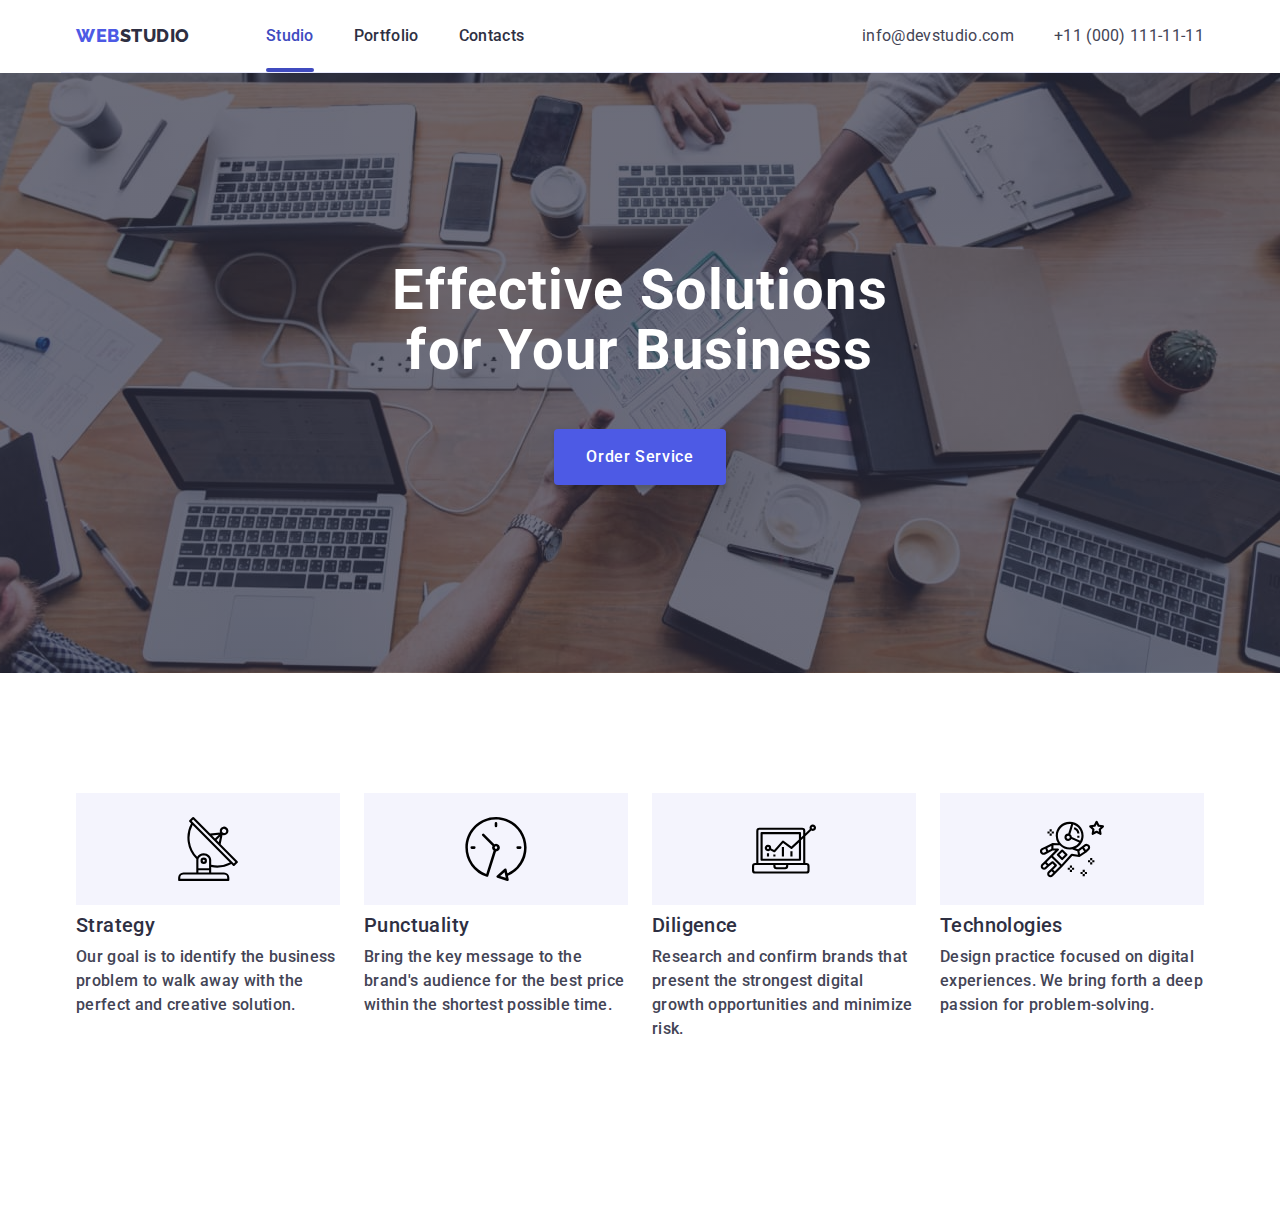
==== index.html @ a88ae505 "update 25-03" ====
<!DOCTYPE html>
<html lang="en">
  <head>
    <meta charset="UTF-8" />
    <meta http-equiv="X-UA-Compatible" content="IE=edge" />
    <meta name="viewport" content="width=device-width, initial-scale=1.0" />
    <link rel="preconnect" href="https://fonts.googleapis.com" />
    <link rel="preconnect" href="https://fonts.gstatic.com" crossorigin />
    <link
      href="https://fonts.googleapis.com/css2?family=Raleway:wght@800&family=Roboto:wght@400;500;700;900&display=swap"
      rel="stylesheet"
    />
    <link
      rel="stylesheet"
      href="https://cdnjs.cloudflare.com/ajax/libs/modern-normalize/1.1.0/modern-normalize.min.css"
    />
    <link rel="stylesheet" href="./css/styles.css" />
    <title>Main page</title>
  </head>
  <body>
    <header class="header">
      <div class="container main-nav">
        <nav class="nav">
          <a class="header-logo" href="./index.html"
            >Web<span class="logo-dark">Studio</span></a
          >
          <ul class="header-nav">
            <li class="nav-item">
              <a class="nav-link current" href="">Studio</a>
            </li>
            <li class="nav-item">
              <a class="nav-link" href="./portfolio.html">Portfolio</a>
            </li>
            <li class="nav-item">
              <a class="nav-link" href="">Contacts</a>
            </li>
          </ul>
        </nav>
        <address class="address">
          <ul class="header-contacts">
            <li class="contact-item">
              <a class="contact-link" href="mailto:info@devstudio.com"
                >info@devstudio.com</a
              >
            </li>
            <li class="contact-item">
              <a class="contact-link" href="tel:+110001111111"
                >+11 (000) 111-11-11</a
              >
            </li>
          </ul>
        </address>
      </div>
      <!--mobile menu-->
      <div class="container header-mobile">
        <div class="header-mob">
          <a class="header-logo" href="./index.html"
            >Web<span class="logo-dark">Studio</span></a
          >
          <button type="button" class="menu-burger js-open-menu">
            <svg class="icon-menu-burger">
              <use href="./images/icons/symbol-defs.svg#icon-menu-burger"></use>
            </svg>
          </button>
        </div>
         
          <div class="mobile-menu js-menu-container">
            <button type="button" class="mobile-close-button">
              <svg class="mobile-close-icon js-close-menu">
                <use href="./images/icons/symbol-defs.svg#modal-close"></use>
              </svg>
            </button>
            <nav class="mobile-nav">
              <ul>
                <li class="mobile-nav-item">
                  <a class="mobile-nav-link" href="">Studio</a>

                </li>
                <li class="mobile-nav-item">
                  <a class="mobile-nav-link" href="./portfolio.html">Portfolio</a>
              
                </li>
                <li class="mobile-nav-item">
                  <a class="mobile-nav-link" href="">Contacts</a>
              
                </li>
              </ul>
            </nav>
            <div class="mobile-adress">
              <ul class="mobile-contacts">
                <li class="mobile-contact-item">
                  <a class="mobile-contact-link" href="tel:+110001111111"
                  >+11 (000) 111-11-11</a
                  >

                </li>
                <li class="mobile-contact-item">
                  <a class="mobile-contact-link" href="mailto:info@devstudio.com"
                   >info@devstudio.com</a
                  >

                </li>
                
              </ul>
            </div>
            <div class="mobile-social-links">
              <ul class="mobile-social">
                <li class="mobile-social-item">
                  <a class="mobile-social-link" href="#">
                    <svg class="social-icon">
                      <use
                          href="./images/icons/symbol-defs.svg#icon-instagram"
                        ></use>
                    </svg>
                  </a>
                </li>
                <li class="mobile-social-item">
                  <a class="mobile-social-link" href="#">
                    <svg class="social-icon">
                      <use
                          href="./images/icons/symbol-defs.svg#icon-twitter"
                        ></use>
                    </svg>
                  </a>
                </li>

                <li class="mobile-social-item">
                  <a class="mobile-social-link" href="#">
                    <svg class="social-icon">
                      <use
                          href="./images/icons/symbol-defs.svg#icon-facebook"
                        ></use>
                    </svg>
                  </a>
                </li>
                <li class="mobile-social-item">
                  <a class="mobile-social-link" href="#">
                    <svg class="social-icon">
                      <use
                          href="./images/icons/symbol-defs.svg#icon-linkedin"
                        ></use>
                      </svg>
                  </a>
                </li>
              </ul>  
            </div>
          </div>
      </div>
 
      <!--mobile menu end-->
    </header>
    <main>
      <section class="hero">
        <div class="container">
          <h1 class="hero-title">
            Effective Solutions<br />
            for Your Business
          </h1>
          <button class="hero-button" type="button" data-modal-open>
            Order Service
          </button>
        </div>
        <div class="backdrop is-hidden" data-modal>
          <div class="modal">
            <button type="button" class="modal-button" data-modal-close>
              <svg class="modal-icon">
                <use
                  href="./images/icons/symbol-defs.svg#modal-close"
                  width="8px"
                  height="8px"
                ></use>
              </svg>
            </button>
            <h2 class="modal-title">
              Leave your contacts and we will call you back
            </h2>
            <form class="modal-form" name="contact-form" autocomplete="on">
              <div class="modal-block">
                <div class="user-form">
                  <label class="user-label" for="user-name">Name</label>
                  <input
                    class="user-input"
                    id="user-name"
                    type="text"
                    name="user-name"
                    autofocus
                  />
                  <svg class="icon-name form-icons">
                    <use
                      href="./images/icons/symbol-defs.svg#icon-person-name"
                    ></use>
                  </svg>
                </div>
                <div class="user-form">
                  <label class="user-label" for="user-phone">Phone</label>
                  <input
                    class="user-input"
                    id="user-phone"
                    type="tel"
                    name="user-phone"
                  />
                  <svg class="icon-phone form-icons">
                    <use href="./images/icons/symbol-defs.svg#icon-phone"></use>
                  </svg>
                </div>
                <div class="user-form">
                  <label class="user-label" for="user-email">Email</label>
                  <input
                    class="user-input"
                    id="user-email"
                    type="email"
                    name="user-email"
                    required
                  />
                  <svg class="icon-email form-icons">
                    <use href="./images/icons/symbol-defs.svg#icon-email"></use>
                  </svg>
                </div>
                <div class="user-form">
                  <label class="user-label" for="user-comment">Comment</label>
                  <textarea
                    class="user-textarea"
                    id="user-comment"
                    name="user-comment"
                    placeholder="Text input"
                  ></textarea>
                </div>
              </div>
              <div class="user-form policy-form">
                <input
                  class="checkbox-input"
                  id="privacy-policy"
                  type="checkbox"
                  name="privacy-policy"
                  value="reading"
                  required
                />
                <label class="checkbox-label" for="privacy-policy">
                  I accept the terms and conditions of the
                  <a href="">Privacy Policy</a>
                </label>
              </div>
              <button class="policy-button" type="submit">Send</button>
            </form>
          </div>
        </div>
      </section>
      
<section class="advantages">
        <div class="container">
          <h2 hidden>Advantages</h2>

          <ul class="advantages-list">
            <li class="advantages-item">
              <div class="advantages-block">
                <svg class="advantages-icons">
                  <use
                    href="./images/icons/symbol-defs.svg#icon-antenna"
                    width="64px"
                    height="64px"
                  ></use>
                </svg>
              </div>
              <h3 class="advantages-title">Strategy</h3>
              <p class="advantages-text">
                Our goal is to identify the business problem to walk away with
                the perfect and creative solution.
              </p>
            </li>
            <li class="advantages-item">
              <div class="advantages-block">
                <svg class="advantages-icons">
                  <use
                    href="./images/icons/symbol-defs.svg#icon-clock"
                    width="64"
                    height="64"
                  ></use>
                </svg>
              </div>
              <h3 class="advantages-title">Punctuality</h3>
              <p class="advantages-text">
                Bring the key message to the brand's audience for the best price
                within the shortest possible time.
              </p>
            </li>
            <li class="advantages-item">
              <div class="advantages-block">
                <svg class="advantages-icons">
                  <use
                    href="./images/icons/symbol-defs.svg#icon-diagram"
                    width="64"
                    height="64"
                  ></use>
                </svg>
              </div>
              <h3 class="advantages-title">Diligence</h3>
              <p class="advantages-text">
                Research and confirm brands that present the strongest digital
                growth opportunities and minimize risk.
              </p>
            </li>
            <li class="advantages-item">
              <div class="advantages-block">
                <svg class="advantages-icons">
                  <use
                    href="./images/icons/symbol-defs.svg#icon-astronaut"
                    width="64"
                    height="64"
                  ></use>
                </svg>
              </div>
              <h3 class="advantages-title">Technologies</h3>
              <p class="advantages-text">
                Design practice focused on digital experiences. We bring forth a
                deep passion for problem-solving.
              </p>
            </li>
          </ul>
        </div>
      </section>
      <!--
      <section class="services">
        <div class="container">
          <h2 class="services-title">What are we doing</h2>
          <ul class="services-list">
            <li class="services-item">
              <img src="./images/comp.jpg" alt="Computer" width="360" />
            </li>
            <li class="services-item">
              <img src="./images/app.jpg" alt="Application" width="360" />
            </li>
            <li class="services-item">
              <img src="./images/tel.jpg" alt="Telephone" width="360" />
            </li>
          </ul>
        </div>
      </section>
      <section class="employees">
        <div class="container">
          <h2 class="employees-title">Our Team</h2>
          <ul class="employees-list">
            <li class="employee-card">
              <img
                class="employee-avatar"
                src="./images/mark.jpg"
                alt="Mark"
                width="264"
              />
              <div class="employee-text">
                <h3 class="employee-name">Mark Guerrero</h3>
                <p class="employee-position">Product Designer</p>
                <ul class="employee-list">
                  <li class="social-item">
                    <a class="social-link" href="#">
                      <svg class="social-icon">
                        <use
                          href="./images/icons/symbol-defs.svg#icon-instagram"
                        ></use>
                      </svg>
                    </a>
                  </li>
                  <li class="social-item">
                    <a class="social-link" href="#">
                      <svg class="social-icon">
                        <use
                          href="./images/icons/symbol-defs.svg#icon-twitter"
                        ></use>
                      </svg>
                    </a>
                  </li>
                  <li class="social-item">
                    <a class="social-link" href="#">
                      <svg class="social-icon">
                        <use
                          href="./images/icons/symbol-defs.svg#icon-facebook"
                        ></use>
                      </svg>
                    </a>
                  </li>

                  <li class="social-item">
                    <a class="social-link" href="#">
                      <svg class="social-icon">
                        <use
                          href="./images/icons/symbol-defs.svg#icon-linkedin"
                        ></use>
                      </svg>
                    </a>
                  </li>
                </ul>
              </div>
            </li>
            <li class="employee-card">
              <img
                class="employee-avatar"
                src="./images/tom.jpg"
                alt="Tom"
                width="264"
              />
              <div class="employee-text">
                <h3 class="employee-name">Tom Ford</h3>
                <p class="employee-position">Frontend Developer</p>
                <ul class="employee-list">
                  <li class="social-item">
                    <a class="social-link" href="#">
                      <svg class="social-icon">
                        <use
                          href="./images/icons/symbol-defs.svg#icon-instagram"
                        ></use>
                      </svg>
                    </a>
                  </li>
                  <li class="social-item">
                    <a class="social-link" href="#">
                      <svg class="social-icon">
                        <use
                          href="./images/icons/symbol-defs.svg#icon-twitter"
                        ></use>
                      </svg>
                    </a>
                  </li>

                  <li class="social-item">
                    <a class="social-link" href="#">
                      <svg class="social-icon">
                        <use
                          href="./images/icons/symbol-defs.svg#icon-facebook"
                        ></use>
                      </svg>
                    </a>
                  </li>

                  <li class="social-item">
                    <a class="social-link" href="#">
                      <svg class="social-icon">
                        <use
                          href="./images/icons/symbol-defs.svg#icon-linkedin"
                        ></use>
                      </svg>
                    </a>
                  </li>
                </ul>
              </div>
            </li>
            <li class="employee-card">
              <img
                class="employee-avatar"
                src="./images/camila.jpg"
                alt="Camila"
                width="264"
              />
              <div class="employee-text">
                <h3 class="employee-name">Camila Garcia</h3>
                <p class="employee-position">Marketing</p>
                <ul class="employee-list">
                  <li class="social-item">
                    <a class="social-link" href="#">
                      <svg class="social-icon">
                        <use
                          href="./images/icons/symbol-defs.svg#icon-instagram"
                        ></use>
                      </svg>
                    </a>
                  </li>
                  <li class="social-item">
                    <a class="social-link" href="#">
                      <svg class="social-icon">
                        <use
                          href="./images/icons/symbol-defs.svg#icon-twitter"
                        ></use>
                      </svg>
                    </a>
                  </li>

                  <li class="social-item">
                    <a class="social-link" href="#">
                      <svg class="social-icon">
                        <use
                          href="./images/icons/symbol-defs.svg#icon-facebook"
                        ></use>
                      </svg>
                    </a>
                  </li>

                  <li class="social-item">
                    <a class="social-link" href="#">
                      <svg class="social-icon">
                        <use
                          href="./images/icons/symbol-defs.svg#icon-linkedin"
                        ></use>
                      </svg>
                    </a>
                  </li>
                </ul>
              </div>
            </li>
            <li class="employee-card">
              <img
                class="employee-avatar"
                src="./images/daniel.jpg"
                alt="Daniel"
                width="264"
              />
              <div class="employee-text">
                <h3 class="employee-name">Daniel Wilson</h3>
                <p class="employee-position">UI Designer</p>
                <ul class="employee-list">
                  <li class="social-item">
                    <a class="social-link" href="#">
                      <svg class="social-icon">
                        <use
                          href="./images/icons/symbol-defs.svg#icon-instagram"
                        ></use>
                      </svg>
                    </a>
                  </li>
                  <li class="social-item">
                    <a class="social-link" href="#">
                      <svg class="social-icon">
                        <use
                          href="./images/icons/symbol-defs.svg#icon-twitter"
                        ></use>
                      </svg>
                    </a>
                  </li>

                  <li class="social-item">
                    <a class="social-link" href="#">
                      <svg class="social-icon">
                        <use
                          href="./images/icons/symbol-defs.svg#icon-facebook"
                        ></use>
                      </svg>
                    </a>
                  </li>

                  <li class="social-item">
                    <a class="social-link" href="#">
                      <svg class="social-icon">
                        <use
                          href="./images/icons/symbol-defs.svg#icon-linkedin"
                        ></use>
                      </svg>
                    </a>
                  </li>
                </ul>
              </div>
            </li>
          </ul>
        </div>
      </section>
      <section class="customers">
        <div class="container">
          <h2 class="customers-title">Customers</h2>
          <ul class="customers-list">
            <li class="customers-item">
              <a class="customers-link" href="#">
                <svg class="customers-icon">
                  <use href="./images/icons/symbol-defs.svg#icon-yaandco"></use>
                </svg>
              </a>
            </li>
            <li class="customers-item">
              <a class="customers-link" href="#">
                <svg class="customers-icon">
                  <use href="./images/icons/symbol-defs.svg#icon-company"></use>
                </svg>
              </a>
            </li>
            <li class="customers-item">
              <a class="customers-link" href="#">
                <svg class="customers-icon">
                  <use href="./images/icons/symbol-defs.svg#icon-cth"></use>
                </svg>
              </a>
            </li>
            <li class="customers-item">
              <a class="customers-link" href="#">
                <svg class="customers-icon">
                  <use href="./images/icons/symbol-defs.svg#icon-foster"></use>
                </svg>
              </a>
            </li>
            <li class="customers-item">
              <a class="customers-link" href="#">
                <svg class="customers-icon">
                  <use href="./images/icons/symbol-defs.svg#icon-brand"></use>
                </svg>
              </a>
            </li>
            <li class="customers-item">
              <a class="customers-link" href="#">
                <svg class="customers-icon">
                  <use href="./images/icons/symbol-defs.svg#icon-tagline"></use>
                </svg>
              </a>
            </li>
          </ul>
        </div>
      </section>
    </main>
    <footer class="footer">
      <div class="container footer-container">
        <div class="bottom-container">
          <a class="footer-logo" href="./index.html"
            >Web<span class="logo-light">Studio</span></a
          >
          <p class="footer-text">
            Increase the flow of customers and sales for your business with
            digital marketing & growth solutions.
          </p>
        </div>
        <div class="footeer-social">
          <h3 class="social-title">Social media</h3>
          <ul class="footer-list">
            <li class="footer-item">
              <a class="footer-link" href="#">
                <svg class="footer-icon">
                  <use
                    href="./images/icons/symbol-defs.svg#icon-instagram"
                  ></use>
                </svg>
              </a>
            </li>
            <li class="footer-item">
              <a class="footer-link" href="#">
                <svg class="footer-icon">
                  <use href="./images/icons/symbol-defs.svg#icon-twitter"></use>
                </svg>
              </a>
            </li>
            <li class="footer-item">
              <a class="footer-link" href="#">
                <svg class="footer-icon">
                  <use
                    href="./images/icons/symbol-defs.svg#icon-facebook"
                  ></use>
                </svg>
              </a>
            </li>
            <li class="footer-item">
              <a class="footer-link" href="#">
                <svg class="footer-icon">
                  <use
                    href="./images/icons/symbol-defs.svg#icon-linkedin"
                  ></use>
                </svg>
              </a>
            </li>
          </ul>
        </div>
        <div class="footer-form">
          <h3 class="form-title">Subscribe</h3>
          <form class="subscribe-form">
            <input
              class="form-input"
              id="subscribe"
              type="email"
              name="subscribe"
              placeholder="E-mail"
              autocomplete="on"
              required
            />
            <button class="button-subscribe" type="submit">
              Subscribe
              <svg class="icon-subscribe">
                <use href="./images/icons/symbol-defs.svg#icon-subscribe"></use>
              </svg>
            </button>
          </form>
        </div>
      </div>
    </footer>
      -->
      
    <script src="./js/modal.js"></script>
     <script src="./js/mobile-menu.js"></script>
  </body>
</html>
---- css/styles.css ----
:root {
  --primary-brand: #4d5ae5;
  --pressed-state: #404bbf;
  --dark: #2e2f42;
  --success: #31d0aa;
  --text: #434455;
  --subtle-text: #8e8f99;
  --accent: #e7e9fc;
  --light: #f4f4fd;
  --modal-overlay: #2e2f42;
  --hero-background: #2e2f42;
  --background: #ffffff;
  --transition-hover: 250ms cubic-bezier(0.4, 0, 0.2, 1);
}
body {
  font-family: Roboto, sans-serif;
  color: var(--text);
  margin: 0;
}
h1,
h2,
h3,
p,
ul {
  margin: 0;
  padding: 0;
  list-style: none;
}
img {
  display: block;
  max-width: 100%;
  height: auto;
}
.container {
  max-width: 428px;
  width: 100%;
  padding: 0 15px;
  margin: 0 auto;
}
@media screen and (min-width: 768px) {
  .container {
    max-width: 768px;
  }
}
@media screen and (min-width: 1200px) {
  .container {
    max-width: 1158px;
  }
}

/* HEADER*/

.header {
}
.main-nav {
  display: none;
  /* display: flex;
  align-items: center;
  border-bottom: 1px solid #e7e9fc;*/
}
@media screen and (min-width: 768px) {
  .main-nav {
    display: flex;
    align-items: center;
    border-bottom: 1px solid #e7e9fc;
  }
}
.nav {
  display: flex;
  align-items: center;
}

.header-logo {
  margin-right: 120px;
  /*padding-top: 24px;
  padding-bottom: 24px;*/
  color: var(--primary-brand);
  font-family: Raleway, sans-serif;
  font-weight: 800;
  font-size: 18px;
  line-height: 1.33;
  letter-spacing: 0.03em;
  text-decoration: none;
  text-transform: uppercase;
}
@media screen and (min-width: 1200px) {
  .header-logo {
    margin-right: 76px;
  }
}
.logo-dark {
  color: var(--dark);
}
.logo-light {
  font-weight: 800;
  font-size: 18px;
  line-height: 1.33;
  color: var(--background);
}
.header-nav {
  list-style: none;
  display: flex;

  display: flex;
  flex-direction: row;
  align-items: flex-start;
  padding: 0px;
  gap: 40px;
  margin-top: 0;
  margin-bottom: 0;
}
.nav-link {
  font-weight: 500;
  font-size: 16px;
  line-height: 1.5;
  letter-spacing: 0.02em;
  color: var(--dark);
  text-decoration: none;
  display: block;
  padding-top: 24px;
  padding-bottom: 24px;
  transition: color 250ms cubic-bezier(0.4, 0, 0.2, 1);
  position: relative;
}
.nav-link.current {
  color: var(--pressed-state);
}
.nav-link.current::after {
  content: '';
  width: 100%;
  height: 4px;
  background: #404bbf;
  border-radius: 2px;
  position: absolute;
  display: block;
  left: 0;
  bottom: 0;
}

.nav-link:hover {
  color: var(--pressed-state);
}
.nav-link:focus {
  color: var(--pressed-state);
}
.address {
  margin-left: 120px;
  font-style: normal;
}
@media screen and (min-width: 1200px) {
  .address {
    margin-left: auto;
  }
}
.header-contacts {
  list-style: none;

  padding-left: 0;
  margin-top: 0;
  margin-bottom: 0;
}
@media screen and (min-width: 1200px) {
  .header-contacts {
    display: flex;
  }
}
.contact-item:not(:last-child) {
  margin-right: 40px;
}
.contact-link {
  font-size: 16px;
  line-height: 1.5;
  color: var(--text);
  text-decoration: none;
  letter-spacing: 0.02em;
  padding-top: 24px;
  padding-bottom: 24px;
  transition: color 250ms cubic-bezier(0.4, 0, 0.2, 1);
}
.contact-link:hover {
  color: var(--pressed-state);
}
.contact-link:focus {
  color: var(--pressed-state);
}

/* MOBILE-MENU*/
.header-mobile {
}
@media screen and (min-width: 768px) {
  .header-mobile {
    display: none;
  }
}
.header-mob {
  display: flex;
  justify-content: space-between;
  padding: 24px 16px;
}
.header-logo {
}
.logo-dark {
}
.menu-burger {
  padding: 0;
  margin: 0;
  border: none;
  background-color: var(--background);

  stroke: var(--dark);
}

.icon-menu-burger {
  width: 32px;
  height: 22px;
}
.mobile-menu {
  padding-left: 40px;
  position: fixed;
  top: 0;
  bottom: 0;
  right: 0;
  width: 100%;
  height: 100%;
  background-color: var(--background);
  box-shadow: 0px 1px 1px rgba(0, 0, 0, 0.14), 0px 1px 3px rgba(0, 0, 0, 0.12),
    0px 2px 1px rgba(0, 0, 0, 0.2);
  padding-top: 80px;
  padding-left: 40px;
  padding-right: 15px;
  padding-bottom: 40px;

  transform: translateX(100%);
  transition: transform var(--transition-hover);
}
.mobile-menu.is-open {
  transform: translateX(0);
}
.mobile-close-button {
  background: #e7e9fc;
  border: 1px solid rgba(0, 0, 0, 0.1);
  border-radius: 50%;
  height: 24px;
  width: 24px;
  position: absolute;
  top: 24px;
  right: 24px;

  display: flex;
  justify-content: center;
  align-items: center;
  cursor: pointer;
  fill: currentColor;
  transition: background-color 250ms cubic-bezier(0.4, 0, 0.2, 1);
}
.mobile-close-icon {
  width: 8px;
  height: 8px;
}
.mobile-nav {
  font-family: 'Roboto';
  font-style: normal;
  font-weight: 700;
  font-size: 36px;
  line-height: 40px;
  letter-spacing: 0.02em;
  text-transform: capitalize;
  margin-bottom: 284px;
}
.mobile-nav-item {
  margin-bottom: 40px;
}

.mobile-nav-item:last-child {
  margin-bottom: 0;
}
.mobile-nav-link {
  text-decoration: none;
  color: var(--dark);
  transition: color 250ms cubic-bezier(0.4, 0, 0.2, 1);
}
.mobile-nav-link:hover,
.mobile-nav-link:focus {
  color: var(--pressed-state);
}
.mobile-adress {
}
.mobile-contacts {
}
.mobile-contact-item {
  font-family: 'Roboto';
  font-style: normal;
  font-weight: 500;
  font-size: 20px;
  line-height: 24px;
  letter-spacing: 0.02em;
}
.mobile-contact-link {
  text-decoration: none;
  color: var(--text);
  transition: color 250ms cubic-bezier(0.4, 0, 0.2, 1),
    font-size 250ms cubic-bezier(0.4, 0, 0.2, 1);
}
.mobile-contact-link:hover,
.mobile-contact-link:focus {
  font-weight: 700;
  font-size: 36px;
  line-height: 40px;
  color: var(--primary-brand);
}
.mobile-social {
  display: flex;
  justify-content: space-between;
}
.mobile-social-links {
  margin-top: 48px;
}
.mobile-social-item {
  width: 40px;
  height: 40px;
}

.mobile-social-link {
  background-color: var(--primary-brand);
  width: 100%;
  height: 100%;
  border-radius: 50%;
  display: flex;
  justify-content: center;
  align-items: center;
  color: var(--light);
  fill: currentColor;
  transition: background-color 250ms cubic-bezier(0.4, 0, 0.2, 1);
}
.social-icon {
  width: 16px;
  height: 16px;
  background-position: center;
  background-size: cover;
  background-repeat: no-repeat;
}
/*HERO*/

.hero {
  background-image: linear-gradient(
      0deg,
      rgba(46, 47, 66, 0.7),
      rgba(46, 47, 66, 0.7)
    ),
    url('../images/p-o-mob.jpg');
  background-repeat: no-repeat;
  background-position: center;
  background-size: cover;
  max-height: 432px;
  max-width: 428px;
  margin: 0 auto;
  padding-bottom: 112px;
  padding-top: 112px;
  text-align: center;
}
@media screen and (min-width: 768px) {
  .hero {
    background-image: linear-gradient(
        0deg,
        rgba(46, 47, 66, 0.7),
        rgba(46, 47, 66, 0.7)
      ),
      url('../images/p-o-tab.jpg');
    max-width: 768px;
    max-height: 436px;
  }
}
@media screen and (min-width: 1200px) {
  .hero {
    background-image: linear-gradient(
        0deg,
        rgba(46, 47, 66, 0.7),
        rgba(46, 47, 66, 0.7)
      ),
      url('../images/people-office.jpg');
    max-width: 1440px;
    max-height: 600px;
    padding-bottom: 188px;
    padding-top: 188px;
  }
}
.hero-title {
  color: var(--background);
  font-size: 32px;
  line-height: 1.07;
  letter-spacing: 0.02em;
  margin-bottom: 72px;
  margin-top: 0;
}
@media screen and (min-width: 768px) {
  .hero-title {
    font-size: 56px;
    margin-bottom: 36px;
  }
}
@media screen and (min-width: 1200px) {
  .hero-title {
    margin-bottom: 48px;
  }
}
.hero-button {
  background-color: var(--primary-brand);
  color: var(--background);
  font-weight: 500;
  font-size: 16px;
  line-height: 1.5;
  border: none;
  box-shadow: 0px 4px 4px rgba(0, 0, 0, 0.15);
  border-radius: 4px;
  cursor: pointer;
  font-family: inherit;
  letter-spacing: 0.04em;
  padding: 16px 32px;
  transition: background-color 250ms cubic-bezier(0.4, 0, 0.2, 1);
}
.hero-button:hover {
  background-color: var(--pressed-state);
}
.hero-button:focus {
  background-color: var(--pressed-state);
}
.backdrop {
  position: fixed;
  top: 0;
  left: 0;
  width: 100%;
  height: 100%;
  background-color: rgba(46, 47, 66, 0.4);
  opacity: 1;
  transition: opacity 250ms cubic-bezier(0.4, 0, 0.2, 1);
}
.backdrop.is-hidden {
  opacity: 0;
  pointer-events: none;
}
.modal {
  max-width: 408px;
  max-height: 584px;
  padding: 72px 24px 24px 24px;
  background: #fcfcfc;
  box-shadow: 0px 1px 1px rgba(0, 0, 0, 0.14), 0px 1px 3px rgba(0, 0, 0, 0.12),
    0px 2px 1px rgba(0, 0, 0, 0.2);
  border-radius: 4px;
  position: absolute;
  top: 50%;
  left: 50%;
  transform: translate(-50%, -50%) scale(1);
  transition: transform 250ms cubic-bezier(0.4, 0, 0.2, 1);
}
.backdrop.is-hidden .modal {
  transform: translate(-50%, -50%) scale(0.9);
}
.modal-button {
  background: #e7e9fc;
  border: 1px solid rgba(0, 0, 0, 0.1);
  border-radius: 50%;
  height: 24px;
  width: 24px;
  position: absolute;
  top: 24px;
  right: 24px;

  display: flex;
  justify-content: center;
  align-items: center;
  cursor: pointer;
  fill: currentColor;
  transition: background-color 250ms cubic-bezier(0.4, 0, 0.2, 1);
}
.modal-button:hover {
  background-color: var(--pressed-state);
  fill: #ffffff;
}
.modal-icon {
  width: 8px;
  height: 8px;
}
.modal-title {
  color: var(--dark);
  font-weight: 500;
  font-size: 16px;
  text-align: center;
  margin-bottom: 14px;

  line-height: 1.33;
}
.modal-block {
  display: flex;
  flex-direction: column;
  font-size: 12px;
  text-align: left;
  line-height: 1.17;
  letter-spacing: 0.01em;
  color: var(--subtle-text);
  margin: 0;
}
.user-label,
.user-input,
.user-textarea,
.checkbox-label {
  color: var(--subtle-text);
  font-style: normal;
  font-weight: 400;
  font-size: 12px;
  line-height: 1.33;
  letter-spacing: 0.04em;
}
.user-label {
  margin-bottom: 4px;
}
.user-input {
  padding-left: 38px;
  margin-bottom: 8px;
  width: 360px;
  height: 40px;
  border: 1px solid rgba(33, 33, 33, 0.2);
  border-radius: 4px;
  transition: border var(--transition-hover);
}
.user-input:focus,
.user-textarea:focus {
  outline: none;
  border: 1px solid var(--primary-brand);
}
.user-textarea {
  resize: none;
  width: 360px;
  height: 120px;
  border: 1px solid rgba(33, 33, 33, 0.2);
  border-radius: 4px;
  padding-left: 16px;
  padding-top: 8px;
  transition: border var(--transition-hover);
  margin-top: 4px;
}
.user-textarea::placeholder {
  color: rgba(117, 117, 117, 0.5);
}
.user-form {
  position: relative;
  display: flex;
  flex-direction: column;
}
.icon-name {
  width: 18px;
  height: 18px;
}
.icon-phone {
  width: 18px;
  height: 24px;
}
.icon-email {
  width: 18px;
  height: 24px;
}
.form-icons {
  position: absolute;
  left: 16px;
  top: 50%;
  transform: translateY(-4px);
  fill: var(--modal-overlay);
  transition: fill var(--transition-hover);
}
.user-input:focus + .form-icons {
  fill: var(--primary-brand);
}
.checkbox-input {
  appearance: none;
}
.policy-form {
  display: flex;
  align-content: center;
  margin-top: 16px;
}
.checkbox-label {
  position: relative;
  display: flex;
  justify-content: center;
  align-items: center;
  border: none;
  color: var(--subtle-text);
}
.checkbox-label a {
  text-decoration-line: underline;
  color: var(--primary-brand);
  transition: color var(--transition-hover);
  padding-left: 4px;
}
.checkbox-label a:hover {
  color: var(--pressed-state);
}
.icon-checkbox {
  position: absolute;
  top: 0px;
  left: 0px;
  width: 16px;
  height: 16px;
  fill: var(--background);
  border: 1.25px solid var(--dark);
  border-radius: 2px;
}
.checkbox-label::before {
  display: block;
  width: 16px;
  height: 16px;
  border: 1.25px solid var(--modal-overlay);
  cursor: pointer;
  border-radius: 2px;
  content: '';
  margin-right: 8px;
}
.checkbox-input:checked + .checkbox-label::before {
  background-color: var(--primary-brand);
  background-image: url(../images/icons/click.svg);
  background-repeat: no-repeat;
  background-position: center;
  border: 1.25px solid var(--primary-brand);
  transition: border var(--transition-hover),
    background-color var(--transition-hover);
}
.policy-button {
  display: block;
  font-family: Roboto;
  font-size: 16px;
  font-weight: 500;
  letter-spacing: 0.04em;
  line-height: 1.5;
  width: 169px;
  height: 56px;
  border: none;
  color: var(--background);
  background-color: var(--primary-brand);
  border-radius: 4px;
  cursor: pointer;
  padding: 0;
  margin: 24px auto 0 auto;

  transition: background-color var(--transition-hover) box-shadow
    var(--transition-hover);
}
.policy-button:hover,
.policy-button:focus {
  background-color: var(--pressed-state);
  box-shadow: 0px 3px 1px rgba(0, 0, 0, 0.15), 0px 2px 1px rgba(0, 0, 0, 0.08),
    0px 2px 2px rgba(0, 0, 0, 0.12);
}

/* ADVANTAGES*/

.advantages {
  background-color: var(--background);
  padding-top: 96px;
  padding-bottom: 96px;
}
@media screen and (min-width: 1200px) {
  .advantages {
    padding-top: 120px;
    padding-bottom: 120px;
  }
}
.advantages-list {
  list-style: none;
  padding-left: 0;
  margin-bottom: 0;
}
@media screen and (min-width: 768px) {
  .advantages-list {
    display: flex;
    flex-wrap: wrap;
    flex-direction: row;
    justify-content: center;
  }
}
@media screen and (min-width: 1200px) {
  .advantages-list {
  }
}
.advantages-item {
  margin-bottom: 72px;
}
.advantages-item:last-child {
  margin-bottom: 0;
}
@media screen and (min-width: 768px) {
  .advantages-item {
    max-width: 50%;
    margin-right: 0;
  }
}
@media screen and (min-width: 768px) {
  .advantages-item:nth-child(3) {
    margin-bottom: 0;
  }
}

@media screen and (min-width: 1200px) {
  .advantages-item {
    width: calc((100% - 72px) / 4);
  }
}
@media screen and (min-width: 1200px) {
  .advantages-item:not(:last-child) {
    margin-right: 24px;
  }
}

.advantages-block {
  display: none;
}
@media screen and (min-width: 1200px) {
  .advantages-block {
    display: flex;
    justify-content: center;
    width: 264px;
    height: 112px;
    background-color: var(--light);
    align-items: center;
    margin-bottom: 8px;
  }
}
.advantages-icons {
  width: 64px;
  height: 64px;
}

.advantages-title {
  font-family: 'Roboto';
  font-style: normal;
  font-weight: 700;
  font-size: 36px;
  line-height: 40px;
  text-align: center;
  letter-spacing: 0.02em;
  text-transform: capitalize;
  margin-bottom: 8px;
}

@media screen and (min-width: 768px) {
  .advantages-title {
    text-align: left;
    margin-top: 0;
  }
}
@media screen and (min-width: 1200px) {
  .advantages-title {
    font-weight: 500;
    font-size: 20px;
    line-height: 1.2;
    color: var(--dark);
    letter-spacing: 0.02em;
    margin-top: 0;
  }
}
.advantages-text {
  font-style: normal;
  font-weight: 500;
  font-size: 16px;
  line-height: 24px;
  letter-spacing: 0.02em;
}
@media screen and (min-width: 1200px) {
  .advantages-text {
    font-size: 16px;
    line-height: 1.5;
    color: var(--text);
    letter-spacing: 0.02em;
    margin-top: 0;
    margin-bottom: 0;
  }
}

/*SERVICES*/

.services {
  background-color: var(--background);
  padding-bottom: 120px;
  text-align: center;
}
.services-title {
  font-size: 36px;
  line-height: 1.11;
  color: var(--dark);
  letter-spacing: 0.02em;

  margin-bottom: 72px;
  margin-top: 0;
}
.services-list {
  list-style: none;
  display: flex;
  justify-content: space-between;
  padding-left: 0;
  margin-top: 0px;
  margin-bottom: 0px;
}
.services-item {
  width: 360px;
}

/*EMPLOYEES*/

.employees {
  background-color: var(--light);
  padding-top: 120px;
  padding-bottom: 120px;
  text-align: center;
}
.employees-title {
  font-size: 36px;
  line-height: 1.11;
  color: var(--dark);
  letter-spacing: 0.02em;
  margin-bottom: 72px;
  margin-top: 0;
}
.employees-list {
  list-style: none;
  display: flex;
  justify-content: space-between;
  padding-left: 0;
  margin-top: 0;
  margin-bottom: 0;
}
.employee-card {
  background-color: var(--background);
  box-shadow: 0px 1px 6px rgba(46, 47, 66, 0.08),
    0px 1px 1px rgba(46, 47, 66, 0.16), 0px 2px 1px rgba(46, 47, 66, 0.08);
  border-radius: 0px 0px 4px 4px;
}
.employee-avatar {
}
.employee-text {
  padding: 32px 16px;
}
.employee-name {
  font-weight: 500;
  font-size: 20px;
  line-height: 1.2;
  letter-spacing: 0.02em;
  margin-top: 0;
  margin-bottom: 8px;
}
.employee-position {
  font-size: 16px;
  line-height: 1.5;
  letter-spacing: 0.02em;
  margin-top: 0;
}
.employee-list {
  list-style: none;
  display: flex;
  flex-direction: row;
  justify-content: center;
  align-items: center;
  gap: 24px;
  margin-top: 8px;
}
.social-item {
  width: 40px;
  height: 40px;
}
.social-link {
  background-color: var(--primary-brand);
  width: 100%;
  height: 100%;
  border-radius: 50%;
  display: flex;
  justify-content: center;
  align-items: center;
  color: var(--light);
  fill: currentColor;
  transition: background-color 250ms cubic-bezier(0.4, 0, 0.2, 1);
}
.social-link:hover,
.social-link:focus {
  background-color: var(--pressed-state);
}
.social-icon {
  width: 16px;
  height: 16px;
  background-position: center;
  background-size: cover;
  background-repeat: no-repeat;
}

/*CUSTOMERS*/

.customers {
  padding-top: 130px;
  padding-bottom: 120px;
  text-align: center;
}
.customers-title {
  margin-bottom: 72px;
  font-size: 36px;
  line-height: 1.11;
  color: var(--dark);
  letter-spacing: 0.02em;
  margin-bottom: 72px;
  margin-top: 0;
}
.customers-list {
  list-style: none;
  display: flex;
  flex-direction: row;
  justify-content: center;
  align-items: center;
  gap: 24px;
  flex-basis: calc((100% - 5 * 24px) / 6);
}
.customers-item {
  width: 168px;
  height: 88px;
}
.customers-item:hover {
}
.customers-link {
  display: flex;
  justify-content: center;
  align-items: center;
  width: 100%;
  height: 100%;
  border: 1px solid var(--subtle-text);
  border-radius: 4px;
  color: var(--subtle-text);
  transition: border 250ms cubic-bezier(0.4, 0, 0.2, 1),
    color 250ms cubic-bezier(0.4, 0, 0.2, 1);
}
.customers-link:hover,
.customers-link:focus {
  border: 1px solid var(--pressed-state);
  color: var(--pressed-state);
}
.customers-icon {
  width: 102px;
  height: 56px;
  fill: currentColor;
}

/*FOOTER*/

.footer {
  background-color: var(--dark);
  padding-top: 100px;
  padding-bottom: 100px;
}
.footer-container {
  max-width: 1158px;
  width: 100%;
  padding: 0 15px;
  margin: 0 auto;
  display: flex;

  align-items: flex-start;
}
.bottom-container {
  width: 264px;
  margin-right: 120px;
}
.footer-logo {
  color: var(--primary-brand);
  font-family: Raleway, sans-serif;
  font-weight: 800;
  font-size: 18px;
  line-height: 1.33;
  letter-spacing: 0.03em;
  text-decoration: none;
  text-transform: uppercase;
}
.footer-text {
  font-size: 16px;
  line-height: 1.5;
  color: var(--accent);
  letter-spacing: 0.02em;
  margin-bottom: 0;
  margin-top: 16px;
  width: 264px;
}
.footeer-social {
  width: 208px;
  height: 80px;
  display: inline-block;
}
.social-title {
  font-weight: 500;
  font-size: 16px;
  line-height: 24px;
  letter-spacing: 0.02em;
  color: #ffffff;
  margin-bottom: 16px;
}
.footer-list {
  list-style: none;
  display: flex;
  flex-direction: row;
  justify-content: center;
  align-items: center;
  gap: 16px;
}
.footer-item {
}
.footer-link {
  width: 40px;
  height: 40px;
  display: flex;
  justify-content: center;
  align-items: center;
  border-radius: 50%;
  background-color: rgba(255, 255, 255, 0.1);
  color: var(--light);
  transition: background-color 250ms cubic-bezier(0.4, 0, 0.2, 1),
    color 250ms cubic-bezier(0.4, 0, 0.2, 1);
}
.footer-link:hover,
.footer-link:focus {
  background-color: #31d0aa;
  color: var(--light);
}
.footer-icon {
  width: 24px;
  height: 24px;
  fill: currentColor;
}
.footer-form {
  margin-left: 80px;
}
.form-title {
  font-weight: 500;
  font-size: 16px;
  line-height: 24px;
  letter-spacing: 0.02em;
  color: #ffffff;
  margin-bottom: 16px;
  font-family: 'Roboto';
  font-style: normal;
}
.subscribe-form {
  display: flex;
}
.form-input {
  background-color: var(--dark);
  color: rgba(255, 255, 255, 0.6);
  border-radius: 4px;
  border: 1px solid rgba(255, 255, 255, 0.3);
  padding: 8px 16px;
  min-width: 264px;
  width: auto;
  margin-right: 24px;
}
.form-input::placeholder {
  font-family: inherit;
  font-size: 12px;
  font-weight: 500;
  color: rgba(255, 255, 255, 0.6);
  line-height: 1.5;
  letter-spacing: 0.04em;
  margin-right: 16px;
}

.button-subscribe {
  display: flex;
  width: 165px;
  height: 40px;
  font-size: 16px;
  font-weight: 500;
  letter-spacing: 0.04em;
  line-height: 1.5;
  color: var(--background);
  background-color: var(--primary-brand);
  padding: 8px 24px;
  border: none;
  border-radius: 4px;
  justify-content: center;
  text-align: center;
  transition: background-color 250ms cubic-bezier(0.4, 0, 0.2, 1);
}
.button-subscribe:hover,
.button-subscribe:focus {
  background-color: var(--pressed-state);
}
.icon-subscribe {
  height: 24px;
  width: 24px;
  margin-left: 16px;
  fill: var(--background);
}

.main {
  padding-top: 96px;
  padding-bottom: 120px;
}
.main-title {
}
.main-list {
  list-style: none;
  display: flex;
  align-items: flex-start;
  padding-left: 0;
  justify-content: center;
  margin-bottom: 72px;
}
.main-list-item {
}
.main-list-item:not(:last-child) {
  margin-right: 24px;
}
.list-btn {
  background-color: var(--light);
  border: 1px solid #e7e9fc;
  border-radius: 4px;
  font-weight: 500;
  font-size: 16px;
  line-height: 1.5;
  letter-spacing: 0.04em;
  color: var(--primary-brand);
  font-family: inherit;
  padding: 12px 24px;
  white-space: nowrap;
  transition: background-color 250ms cubic-bezier(0.4, 0, 0.2, 1),
    box-shadow 250ms cubic-bezier(0.4, 0, 0.2, 1),
    color 250ms cubic-bezier(0.4, 0, 0.2, 1);
}
.list-btn:hover {
  background-color: var(--pressed-state);
  box-shadow: 0px 3px 1px rgba(0, 0, 0, 0.1), 0px 2px 1px rgba(0, 0, 0, 0.08),
    0px 2px 2px rgba(0, 0, 0, 0.12);
  border-radius: 4px;
  color: var(--background);
  cursor: pointer;
}
.list-btn:focus {
  background-color: var(--pressed-state);
  box-shadow: 0px 3px 1px rgba(0, 0, 0, 0.1), 0px 2px 1px rgba(0, 0, 0, 0.08),
    0px 2px 2px rgba(0, 0, 0, 0.12);
  border-radius: 4px;
  color: var(--background);
  cursor: pointer;
}
.main-cards {
  list-style: none;
  display: flex;
  flex-wrap: wrap;
  padding-left: 0;
  margin-left: calc(-1 * 24px);
  margin-top: calc(-1 * 48px);
}

.projects {
  flex-basis: calc((100% - 3 * 24px) / 3);
  margin-left: 24px;
  margin-top: 48px;
  transition: box-shadow 250ms cubic-bezier(0.4, 0, 0.2, 1);
}
.projects:hover {
  box-shadow: 0px 1px 6px rgba(46, 47, 66, 0.08),
    0px 1px 1px rgba(46, 47, 66, 0.16), 0px 2px 1px rgba(46, 47, 66, 0.08);
}
.projects:nth-last-child(-n + 3) {
  margin-bottom: 0;
}
.projects-link {
  text-decoration: none;
}
.projects-link:hover .portfolio-overlay::before {
  transform: translateY(0);
}
.projects-link:focus .portfolio-overlay::before {
  transform: translateY(0);
}
.portfolio-overlay {
  position: relative;
  overflow: hidden;
}
.portfolio-overlay::before {
  position: absolute;
  content: '';
  display: inline-block;
  background-color: #4d5ae5;
  width: 100%;
  height: 100%;
  opacity: 0;
  transform: translateY(100%);
  transition: transform 250ms cubic-bezier(0.4, 0, 0.2, 1),
    opacity 250ms cubic-bezier(0.4, 0, 0.2, 1);
}
.portfolio-overlay:hover::before {
  opacity: 1;
}
.portfolio-overlay:focus::before {
  opacity: 1;
}
.text-overlay {
  letter-spacing: 0.02em;
  font-size: 16px;
  line-height: 24px;
  padding: 40px 32px;
  color: var(--light);
  position: absolute;
  left: 0;
  top: 0;
  width: 100%;
  height: 100%;
  opacity: 1;
  transform: translateY(100%);
  transition: transform 250ms cubic-bezier(0.4, 0, 0.2, 1);
  background-color: var(--pressed-state);
}
.projects-link:hover .text-overlay {
  transform: translateY(0);
}
.projects-link:focus .text-overlay {
  transform: translateY(0);
}

.projects-text {
  padding-top: 32px;
  padding-bottom: 32px;
  padding-left: 16px;
  border-bottom: 1px solid #e7e9fc;
  border-right: 1px solid #e7e9fc;
  border-left: 1px solid #e7e9fc;
}
.projects-text:hover {
}
.projects-title {
  font-weight: 500;
  font-size: 20px;
  line-height: 1.2;
  letter-spacing: 0.02em;
  color: var(--dark);
  margin-bottom: 8px;
}
.projects-description {
  font-size: 16px;
  line-height: 1.5;
  letter-spacing: 0.02em;
  color: var(--text);
}
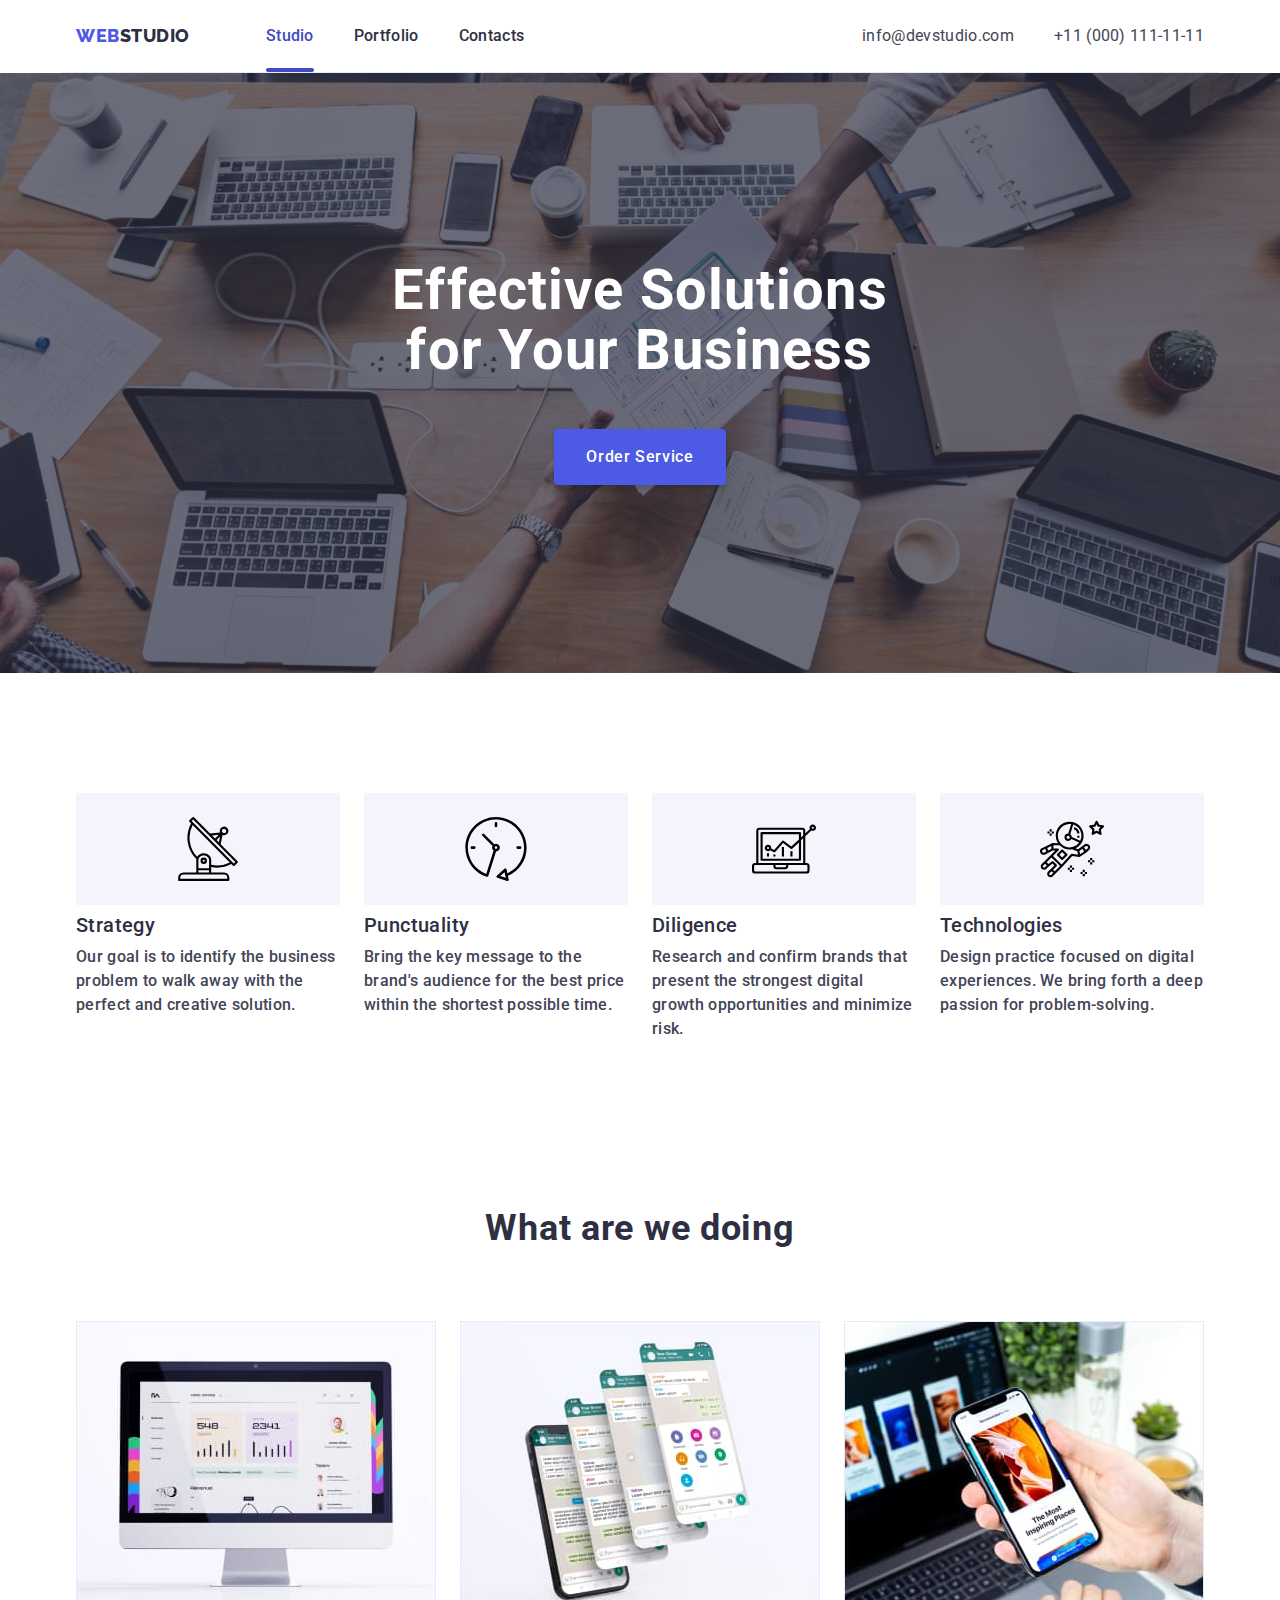
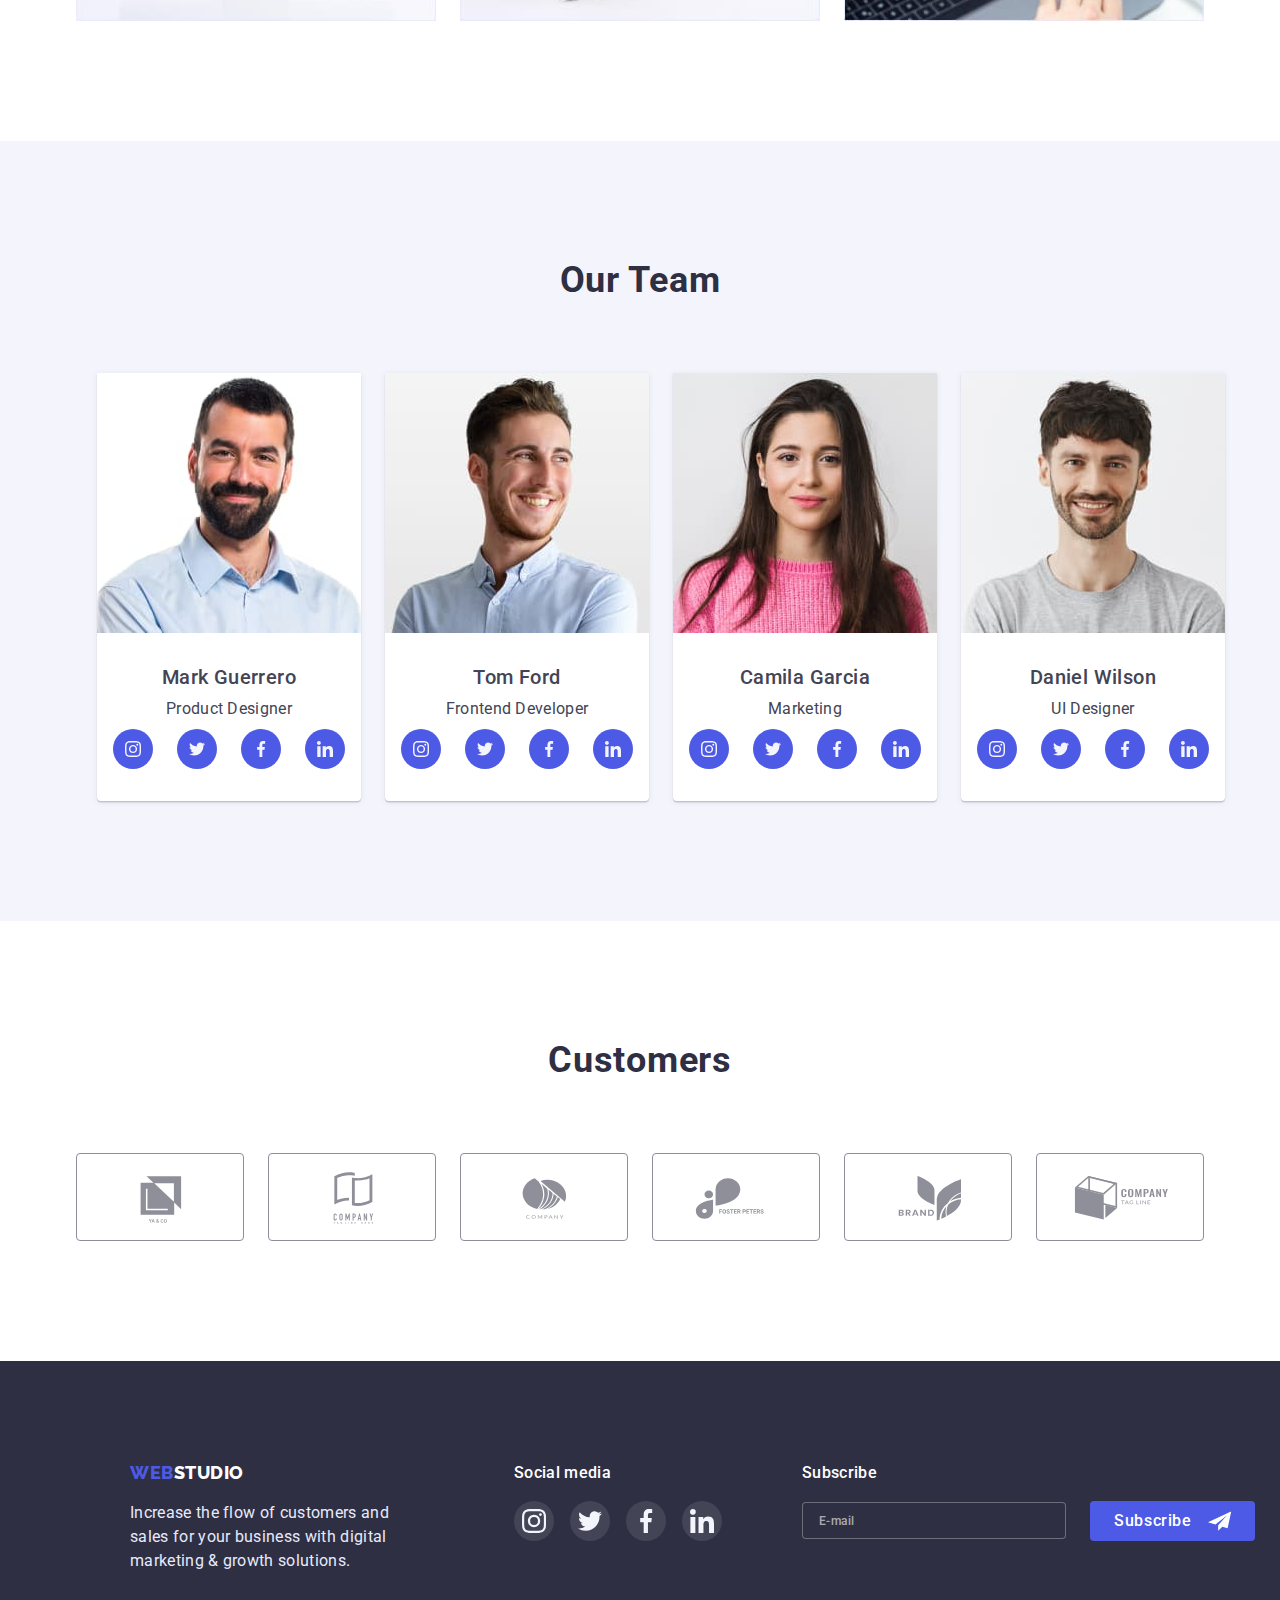
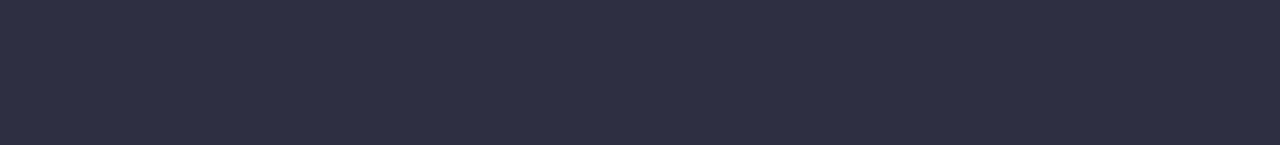
==== commit 98fd0fc3: "update homework" ====
--- a/index.html
+++ b/index.html
@@ -63,90 +63,84 @@
             </svg>
           </button>
         </div>
-         
-          <div class="mobile-menu js-menu-container">
-            <button type="button" class="mobile-close-button">
-              <svg class="mobile-close-icon js-close-menu">
-                <use href="./images/icons/symbol-defs.svg#modal-close"></use>
-              </svg>
-            </button>
-            <nav class="mobile-nav">
-              <ul>
-                <li class="mobile-nav-item">
-                  <a class="mobile-nav-link" href="">Studio</a>
-
-                </li>
-                <li class="mobile-nav-item">
-                  <a class="mobile-nav-link" href="./portfolio.html">Portfolio</a>
-              
-                </li>
-                <li class="mobile-nav-item">
-                  <a class="mobile-nav-link" href="">Contacts</a>
-              
-                </li>
-              </ul>
-            </nav>
-            <div class="mobile-adress">
-              <ul class="mobile-contacts">
-                <li class="mobile-contact-item">
-                  <a class="mobile-contact-link" href="tel:+110001111111"
+
+        <div class="mobile-menu js-menu-container">
+          <button type="button" class="mobile-close-button">
+            <svg class="mobile-close-icon js-close-menu">
+              <use href="./images/icons/symbol-defs.svg#modal-close"></use>
+            </svg>
+          </button>
+          <nav class="mobile-nav">
+            <ul>
+              <li class="mobile-nav-item">
+                <a class="mobile-nav-link" href="">Studio</a>
+              </li>
+              <li class="mobile-nav-item">
+                <a class="mobile-nav-link" href="./portfolio.html">Portfolio</a>
+              </li>
+              <li class="mobile-nav-item">
+                <a class="mobile-nav-link" href="">Contacts</a>
+              </li>
+            </ul>
+          </nav>
+          <div class="mobile-adress">
+            <ul class="mobile-contacts">
+              <li class="mobile-contact-item">
+                <a class="mobile-contact-link" href="tel:+110001111111"
                   >+11 (000) 111-11-11</a
-                  >
-
-                </li>
-                <li class="mobile-contact-item">
-                  <a class="mobile-contact-link" href="mailto:info@devstudio.com"
-                   >info@devstudio.com</a
-                  >
-
-                </li>
-                
-              </ul>
-            </div>
-            <div class="mobile-social-links">
-              <ul class="mobile-social">
-                <li class="mobile-social-item">
-                  <a class="mobile-social-link" href="#">
-                    <svg class="social-icon">
-                      <use
-                          href="./images/icons/symbol-defs.svg#icon-instagram"
-                        ></use>
-                    </svg>
-                  </a>
-                </li>
-                <li class="mobile-social-item">
-                  <a class="mobile-social-link" href="#">
-                    <svg class="social-icon">
-                      <use
-                          href="./images/icons/symbol-defs.svg#icon-twitter"
-                        ></use>
-                    </svg>
-                  </a>
-                </li>
-
-                <li class="mobile-social-item">
-                  <a class="mobile-social-link" href="#">
-                    <svg class="social-icon">
-                      <use
-                          href="./images/icons/symbol-defs.svg#icon-facebook"
-                        ></use>
-                    </svg>
-                  </a>
-                </li>
-                <li class="mobile-social-item">
-                  <a class="mobile-social-link" href="#">
-                    <svg class="social-icon">
-                      <use
-                          href="./images/icons/symbol-defs.svg#icon-linkedin"
-                        ></use>
-                      </svg>
-                  </a>
-                </li>
-              </ul>  
-            </div>
+                >
+              </li>
+              <li class="mobile-contact-item">
+                <a class="mobile-contact-link" href="mailto:info@devstudio.com"
+                  >info@devstudio.com</a
+                >
+              </li>
+            </ul>
           </div>
+          <div class="mobile-social-links">
+            <ul class="mobile-social">
+              <li class="mobile-social-item">
+                <a class="mobile-social-link" href="#">
+                  <svg class="social-icon">
+                    <use
+                      href="./images/icons/symbol-defs.svg#icon-instagram"
+                    ></use>
+                  </svg>
+                </a>
+              </li>
+              <li class="mobile-social-item">
+                <a class="mobile-social-link" href="#">
+                  <svg class="social-icon">
+                    <use
+                      href="./images/icons/symbol-defs.svg#icon-twitter"
+                    ></use>
+                  </svg>
+                </a>
+              </li>
+
+              <li class="mobile-social-item">
+                <a class="mobile-social-link" href="#">
+                  <svg class="social-icon">
+                    <use
+                      href="./images/icons/symbol-defs.svg#icon-facebook"
+                    ></use>
+                  </svg>
+                </a>
+              </li>
+              <li class="mobile-social-item">
+                <a class="mobile-social-link" href="#">
+                  <svg class="social-icon">
+                    <use
+                      href="./images/icons/symbol-defs.svg#icon-linkedin"
+                    ></use>
+                  </svg>
+                </a>
+              </li>
+            </ul>
+          </div>
+        </div>
       </div>
- 
+
       <!--mobile menu end-->
     </header>
     <main>
@@ -245,8 +239,8 @@
           </div>
         </div>
       </section>
-      
-<section class="advantages">
+
+      <section class="advantages">
         <div class="container">
           <h2 hidden>Advantages</h2>
 
@@ -318,23 +312,39 @@
           </ul>
         </div>
       </section>
-      <!--
+
       <section class="services">
         <div class="container">
           <h2 class="services-title">What are we doing</h2>
           <ul class="services-list">
             <li class="services-item">
-              <img src="./images/comp.jpg" alt="Computer" width="360" />
+              <img
+                srcset="./images/comp-2x.jpg 2x"
+                src="./images/comp.jpg"
+                alt="Computer"
+                width="360"
+              />
             </li>
             <li class="services-item">
-              <img src="./images/app.jpg" alt="Application" width="360" />
+              <img
+                srcset="./images/app-2x.jpg 2x"
+                src="./images/app.jpg"
+                alt="Application"
+                width="360"
+              />
             </li>
             <li class="services-item">
-              <img src="./images/tel.jpg" alt="Telephone" width="360" />
+              <img
+                srcset="./images/tel-2x.jpg 2x"
+                src="./images/tel.jpg"
+                alt="Telephone"
+                width="360"
+              />
             </li>
           </ul>
         </div>
       </section>
+
       <section class="employees">
         <div class="container">
           <h2 class="employees-title">Our Team</h2>
@@ -342,6 +352,7 @@
             <li class="employee-card">
               <img
                 class="employee-avatar"
+                srcset="./images/mark-2x.jpg 2x"
                 src="./images/mark.jpg"
                 alt="Mark"
                 width="264"
@@ -393,6 +404,7 @@
             <li class="employee-card">
               <img
                 class="employee-avatar"
+                srcset="./images/tom-2x.jpg 2x"
                 src="./images/tom.jpg"
                 alt="Tom"
                 width="264"
@@ -445,6 +457,7 @@
             <li class="employee-card">
               <img
                 class="employee-avatar"
+                srcset="./images/camila-2x.jpg 2x"
                 src="./images/camila.jpg"
                 alt="Camila"
                 width="264"
@@ -497,6 +510,7 @@
             <li class="employee-card">
               <img
                 class="employee-avatar"
+                srcset="./images/daniel-2x.jpg 2x"
                 src="./images/daniel.jpg"
                 alt="Daniel"
                 width="264"
@@ -549,6 +563,7 @@
           </ul>
         </div>
       </section>
+
       <section class="customers">
         <div class="container">
           <h2 class="customers-title">Customers</h2>
@@ -599,6 +614,7 @@
         </div>
       </section>
     </main>
+
     <footer class="footer">
       <div class="container footer-container">
         <div class="bottom-container">
@@ -671,9 +687,8 @@
         </div>
       </div>
     </footer>
-      -->
-      
+
     <script src="./js/modal.js"></script>
-     <script src="./js/mobile-menu.js"></script>
+    <script src="./js/mobile-menu.js"></script>
   </body>
 </html>
--- a/css/styles.css
+++ b/css/styles.css
@@ -384,6 +384,39 @@
     padding-top: 188px;
   }
 }
+@media screen and (min-device-pixel-ratio: 2) and (max-width: 767px),
+  screen and (min-resolution: 192dpi) and (max-width: 767px),
+  screen and (min-resolution: 2dppx) and (max-width: 767px) {
+  .hero {
+    background-image: linear-gradient(
+        rgba(46, 47, 66, 0.7),
+        rgba(46, 47, 66, 0.7)
+      ),
+      url('../images/p-o-mob-2x.jpg');
+  }
+}
+@media screen and (min-device-pixel-ratio: 2) and (min-width: 768px),
+  screen and (min-resolution: 192dpi) and (min-width: 768px),
+  screen and (min-resolution: 2dppx) and (min-width: 768px) {
+  .hero {
+    background-image: linear-gradient(
+        rgba(46, 47, 66, 0.7),
+        rgba(46, 47, 66, 0.7)
+      ),
+      url('../images/p-o-tab-2x.jpg');
+  }
+}
+@media screen and (min-device-pixel-ratio: 2) and (min-width: 1200px),
+  screen and (min-resolution: 192dpi) and (min-width: 1200px),
+  screen and (min-resolution: 2dppx) and (min-width: 1200px) {
+  .hero {
+    background-image: linear-gradient(
+        rgba(46, 47, 66, 0.7),
+        rgba(46, 47, 66, 0.7)
+      ),
+      url('../images/people-office-2x.jpg');
+  }
+}
 .hero-title {
   color: var(--background);
   font-size: 32px;
@@ -654,8 +687,7 @@
 
 .advantages {
   background-color: var(--background);
-  padding-top: 96px;
-  padding-bottom: 96px;
+  padding: 96px 16px;
 }
 @media screen and (min-width: 1200px) {
   .advantages {
@@ -777,9 +809,15 @@
 /*SERVICES*/
 
 .services {
-  background-color: var(--background);
-  padding-bottom: 120px;
-  text-align: center;
+  display: none;
+}
+@media screen and (min-width: 1200px) {
+  .services {
+    display: block;
+    background-color: var(--background);
+    padding-bottom: 120px;
+    text-align: center;
+  }
 }
 .services-title {
   font-size: 36px;
@@ -806,8 +844,7 @@
 
 .employees {
   background-color: var(--light);
-  padding-top: 120px;
-  padding-bottom: 120px;
+  padding: 120px 82px;
   text-align: center;
 }
 .employees-title {
@@ -821,10 +858,20 @@
 .employees-list {
   list-style: none;
   display: flex;
-  justify-content: space-between;
-  padding-left: 0;
-  margin-top: 0;
-  margin-bottom: 0;
+  flex-direction: column;
+  gap: 24px;
+}
+
+@media screen and (min-width: 768px) {
+  .employees-list {
+    flex-wrap: wrap;
+    flex-direction: row;
+  }
+}
+@media screen and (min-width: 1200px) {
+  .employees-list {
+    flex-wrap: nowrap;
+  }
 }
 .employee-card {
   background-color: var(--background);
@@ -832,7 +879,19 @@
     0px 1px 1px rgba(46, 47, 66, 0.16), 0px 2px 1px rgba(46, 47, 66, 0.08);
   border-radius: 0px 0px 4px 4px;
 }
+@media screen and (min-width: 768px) {
+  .employee-card {
+    width: calc((100% - 24px) / 2);
+    max-width: 50%;
+  }
+}
+@media screen and (min-width: 1200px) {
+  .employee-card {
+  }
+}
 .employee-avatar {
+  width: 100%;
+  display: block;
 }
 .employee-text {
   padding: 32px 16px;
@@ -891,7 +950,7 @@
 /*CUSTOMERS*/
 
 .customers {
-  padding-top: 130px;
+  padding-top: 120px;
   padding-bottom: 120px;
   text-align: center;
 }
@@ -905,17 +964,40 @@
   margin-top: 0;
 }
 .customers-list {
+  width: 100%;
   list-style: none;
   display: flex;
   flex-direction: row;
-  justify-content: center;
-  align-items: center;
-  gap: 24px;
-  flex-basis: calc((100% - 5 * 24px) / 6);
+  row-gap: 72px;
+  flex-wrap: wrap;
+  justify-content: center;
+  align-items: center;
+  flex-basis: calc((100% - 1 * 16px) / 2);
+  gap: 72px 16px;
+}
+@media screen and (min-width: 768px) {
+  .customers-list {
+    justify-content: space-between;
+    gap: 72px 24px;
+    flex-basis: calc((100% - 2 * 24px) / 3);
+  }
+}
+@media screen and (min-width: 1200px) {
+  .customers-list {
+    justify-content: center;
+    flex-basis: calc((100% - 5 * 24px) / 6);
+    gap: 24px;
+  }
 }
 .customers-item {
-  width: 168px;
+  width: 190px;
   height: 88px;
+}
+@media screen and (min-width: 768px) {
+  .customers-item {
+    width: 168px;
+    height: 88px;
+  }
 }
 .customers-item:hover {
 }
@@ -946,8 +1028,22 @@
 
 .footer {
   background-color: var(--dark);
-  padding-top: 100px;
-  padding-bottom: 100px;
+  padding-top: 96px;
+  padding-bottom: 96px;
+  padding-left: auto;
+  padding-right: auto;
+}
+@media screen and (min-width: 768px) {
+  .footer {
+    padding-left: 108px;
+    padding-right: auto;
+  }
+}
+@media screen and (min-width: 1200px) {
+  .footer {
+    padding-top: 100px;
+    padding-bottom: 100px;
+  }
 }
 .footer-container {
   max-width: 1158px;
@@ -955,12 +1051,43 @@
   padding: 0 15px;
   margin: 0 auto;
   display: flex;
+  flex-direction: column;
 
   align-items: flex-start;
 }
+@media screen and (min-width: 768px) {
+  .footer-container {
+    flex-direction: row;
+    flex-wrap: wrap;
+  }
+}
+@media screen and (min-width: 1200px) {
+  .footer-container {
+    flex-direction: row;
+    flex-wrap: nowrap;
+  }
+}
+
 .bottom-container {
   width: 264px;
-  margin-right: 120px;
+  margin-bottom: 72px;
+  display: flex;
+  flex-direction: column;
+  justify-content: center;
+  align-items: center;
+  align-self: center;
+}
+@media screen and (min-width: 768px) {
+  .bottom-container {
+    margin-left: 0;
+    margin-right: 24px;
+    align-items: flex-start;
+  }
+}
+@media screen and (min-width: 768px) {
+  .bottom-container {
+    margin-right: 120px;
+  }
 }
 .footer-logo {
   color: var(--primary-brand);
@@ -982,9 +1109,24 @@
   width: 264px;
 }
 .footeer-social {
-  width: 208px;
-  height: 80px;
-  display: inline-block;
+  display: flex;
+  flex-direction: column;
+  justify-content: center;
+  align-items: center;
+  align-self: center;
+  margin-bottom: 72px;
+}
+@media screen and (min-width: 768px) {
+  .footeer-social {
+    align-self: baseline;
+  }
+}
+@media screen and (min-width: 1200px) {
+  .footeer-social {
+    width: 208px;
+    height: 80px;
+    display: inline-block;
+  }
 }
 .social-title {
   font-weight: 500;
@@ -1027,7 +1169,22 @@
   fill: currentColor;
 }
 .footer-form {
-  margin-left: 80px;
+  display: flex;
+  flex-direction: column;
+  justify-content: center;
+  align-items: center;
+  align-self: center;
+}
+@media screen and (min-width: 768px) {
+  .footer-form {
+    align-items: flex-start;
+  }
+}
+@media screen and (min-width: 1200px) {
+  .footer-form {
+    margin-left: 80px;
+    align-self: baseline;
+  }
 }
 .form-title {
   font-weight: 500;
@@ -1041,6 +1198,19 @@
 }
 .subscribe-form {
   display: flex;
+  flex-direction: column;
+  align-self: center;
+  justify-content: center;
+  align-items: center;
+}
+@media screen and (min-width: 768px) {
+  .subscribe-form {
+    flex-direction: row;
+  }
+}
+@media screen and (min-width: 1200px) {
+  .subscribe-form {
+  }
 }
 .form-input {
   background-color: var(--dark);
@@ -1050,7 +1220,12 @@
   padding: 8px 16px;
   min-width: 264px;
   width: auto;
-  margin-right: 24px;
+  margin-right: 0px;
+}
+@media screen and (min-width: 768px) {
+  .form-input {
+    margin-right: 24px;
+  }
 }
 .form-input::placeholder {
   font-family: inherit;
@@ -1078,6 +1253,11 @@
   justify-content: center;
   text-align: center;
   transition: background-color 250ms cubic-bezier(0.4, 0, 0.2, 1);
+}
+@media screen and (max-width: 767px) {
+  .button-subscribe {
+    margin-top: 16px;
+  }
 }
 .button-subscribe:hover,
 .button-subscribe:focus {
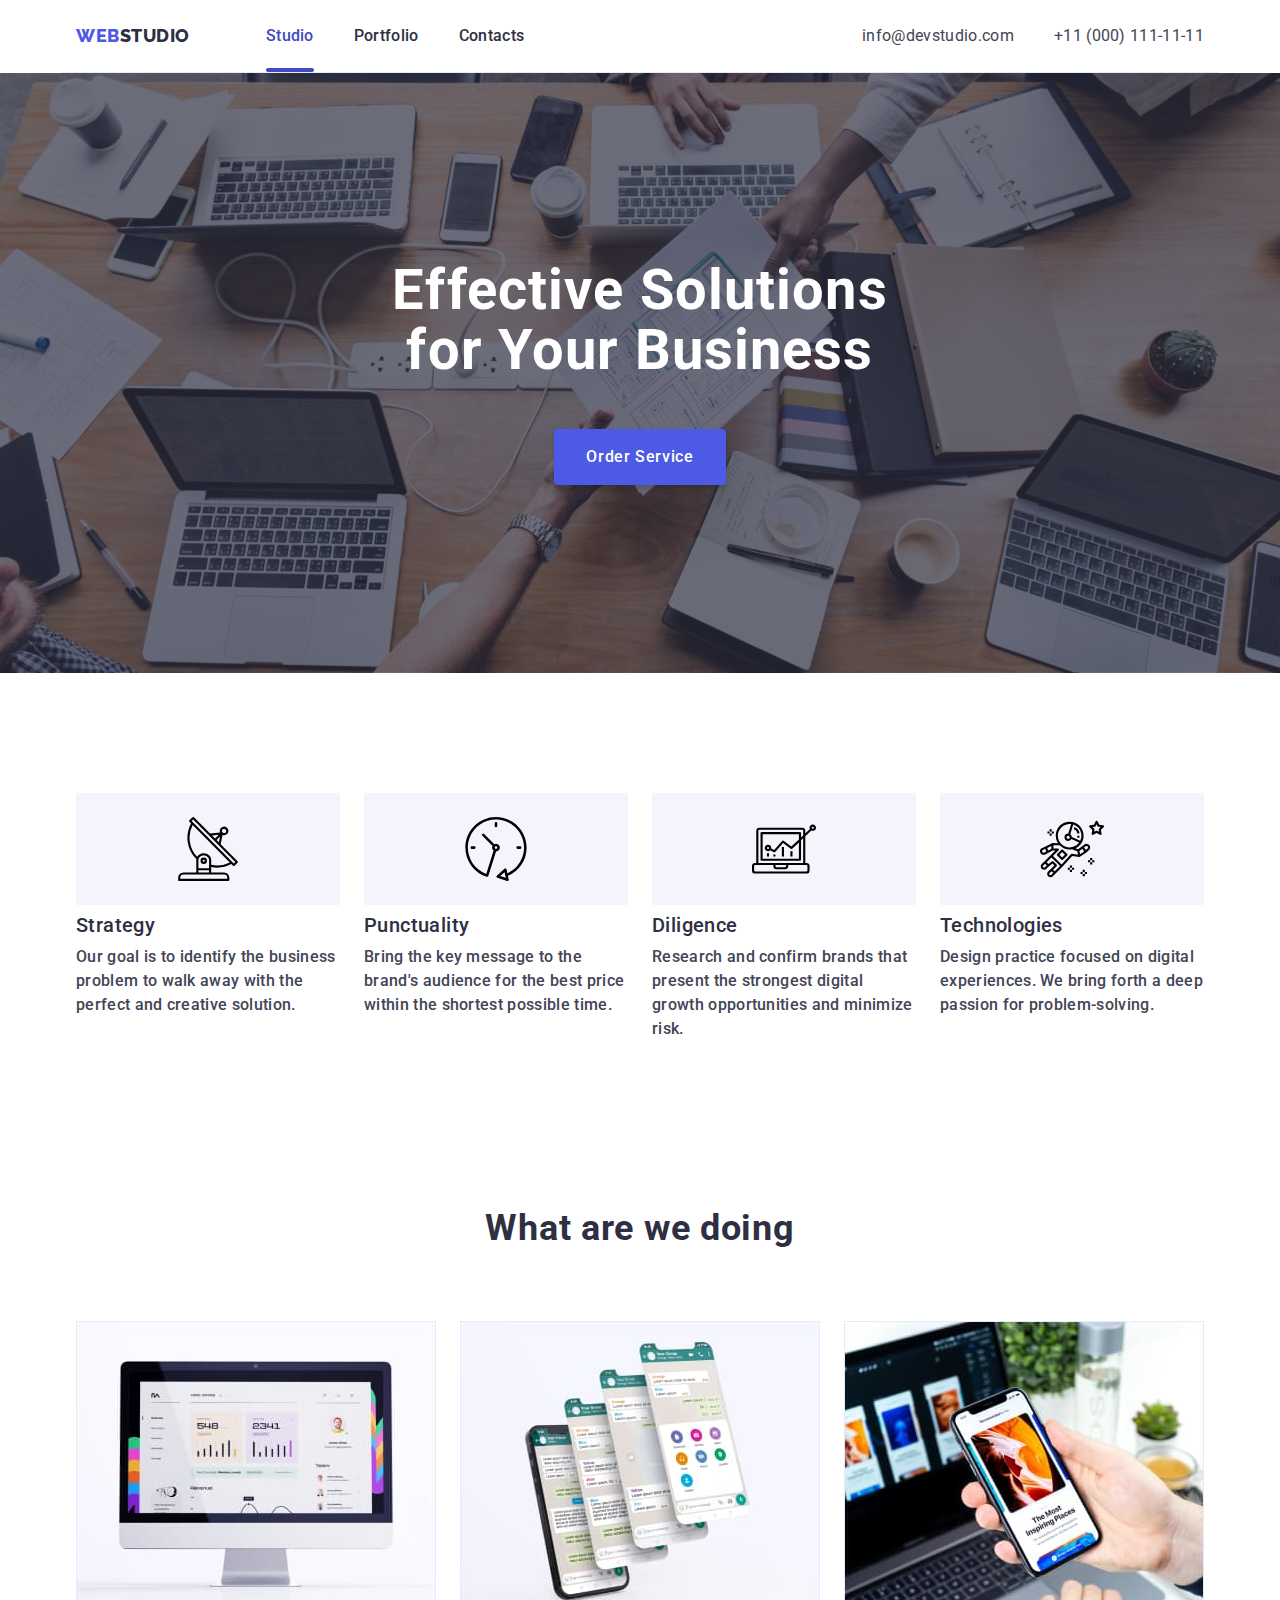
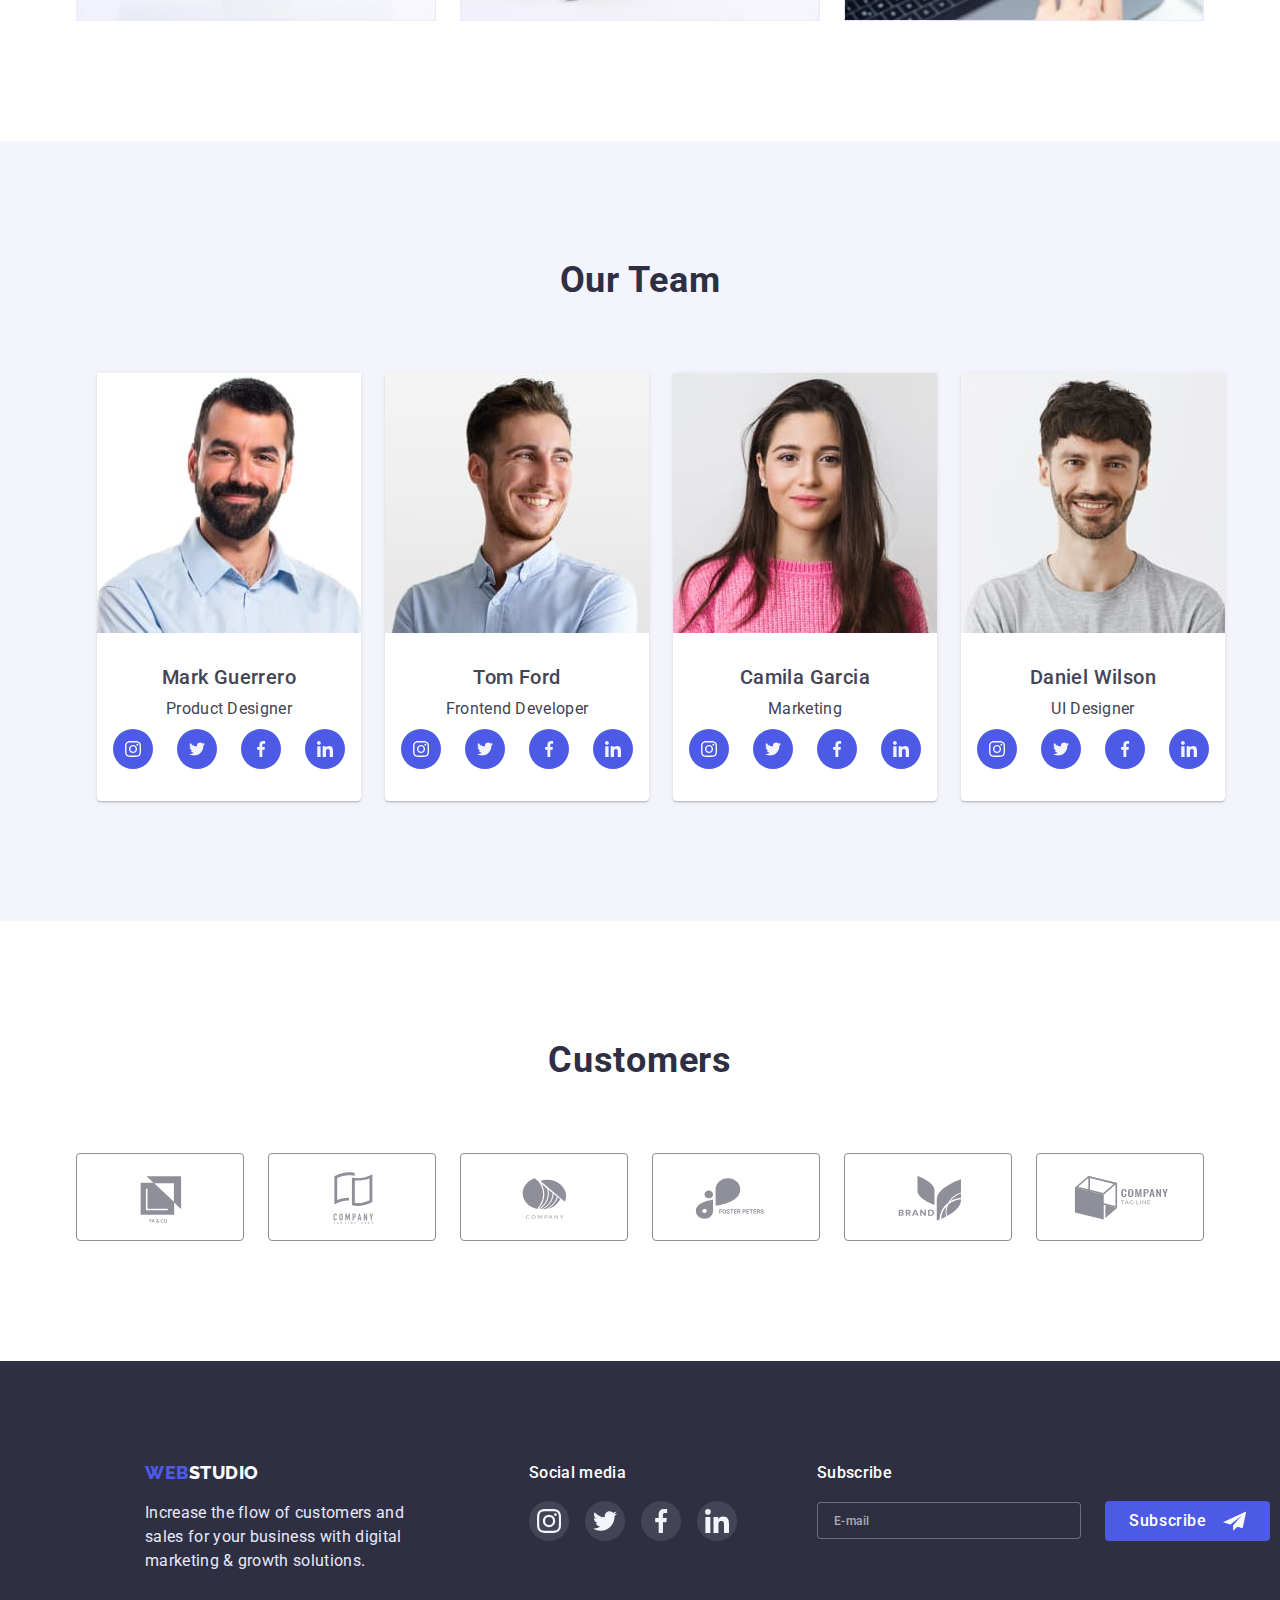
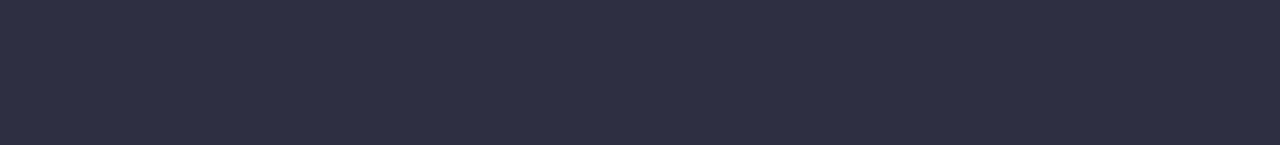
==== commit 539e8812: "update css" ====
--- a/index.html
+++ b/index.html
@@ -86,7 +86,7 @@
           <div class="mobile-adress">
             <ul class="mobile-contacts">
               <li class="mobile-contact-item">
-                <a class="mobile-contact-link" href="tel:+110001111111"
+                <a class="mobile-contact-tel" href="tel:+110001111111"
                   >+11 (000) 111-11-11</a
                 >
               </li>
@@ -616,74 +616,80 @@
     </main>
 
     <footer class="footer">
-      <div class="container footer-container">
-        <div class="bottom-container">
-          <a class="footer-logo" href="./index.html"
-            >Web<span class="logo-light">Studio</span></a
-          >
-          <p class="footer-text">
-            Increase the flow of customers and sales for your business with
-            digital marketing & growth solutions.
-          </p>
-        </div>
-        <div class="footeer-social">
-          <h3 class="social-title">Social media</h3>
-          <ul class="footer-list">
-            <li class="footer-item">
-              <a class="footer-link" href="#">
-                <svg class="footer-icon">
+      <div class="container">
+        <div class="footer-container">
+          <div class="bottom-container">
+            <a class="footer-logo" href="./index.html"
+              >Web<span class="logo-light">Studio</span></a
+            >
+            <p class="footer-text">
+              Increase the flow of customers and sales for your business with
+              digital marketing & growth solutions.
+            </p>
+          </div>
+          <div class="footeer-social">
+            <h3 class="social-title">Social media</h3>
+            <ul class="footer-list">
+              <li class="footer-item">
+                <a class="footer-link" href="#">
+                  <svg class="footer-icon">
+                    <use
+                      href="./images/icons/symbol-defs.svg#icon-instagram"
+                    ></use>
+                  </svg>
+                </a>
+              </li>
+              <li class="footer-item">
+                <a class="footer-link" href="#">
+                  <svg class="footer-icon">
+                    <use
+                      href="./images/icons/symbol-defs.svg#icon-twitter"
+                    ></use>
+                  </svg>
+                </a>
+              </li>
+              <li class="footer-item">
+                <a class="footer-link" href="#">
+                  <svg class="footer-icon">
+                    <use
+                      href="./images/icons/symbol-defs.svg#icon-facebook"
+                    ></use>
+                  </svg>
+                </a>
+              </li>
+              <li class="footer-item">
+                <a class="footer-link" href="#">
+                  <svg class="footer-icon">
+                    <use
+                      href="./images/icons/symbol-defs.svg#icon-linkedin"
+                    ></use>
+                  </svg>
+                </a>
+              </li>
+            </ul>
+          </div>
+          <div class="footer-form">
+            <h3 class="form-title">Subscribe</h3>
+            <form class="subscribe-form">
+              <input
+                class="form-input"
+                id="subscribe"
+                type="email"
+                name="subscribe"
+                placeholder="E-mail"
+                autocomplete="on"
+                required
+              />
+              <button class="button-subscribe" type="submit">
+                Subscribe
+                <svg class="icon-subscribe">
                   <use
-                    href="./images/icons/symbol-defs.svg#icon-instagram"
+                    href="./images/icons/symbol-defs.svg#icon-subscribe"
                   ></use>
                 </svg>
-              </a>
-            </li>
-            <li class="footer-item">
-              <a class="footer-link" href="#">
-                <svg class="footer-icon">
-                  <use href="./images/icons/symbol-defs.svg#icon-twitter"></use>
-                </svg>
-              </a>
-            </li>
-            <li class="footer-item">
-              <a class="footer-link" href="#">
-                <svg class="footer-icon">
-                  <use
-                    href="./images/icons/symbol-defs.svg#icon-facebook"
-                  ></use>
-                </svg>
-              </a>
-            </li>
-            <li class="footer-item">
-              <a class="footer-link" href="#">
-                <svg class="footer-icon">
-                  <use
-                    href="./images/icons/symbol-defs.svg#icon-linkedin"
-                  ></use>
-                </svg>
-              </a>
-            </li>
-          </ul>
-        </div>
-        <div class="footer-form">
-          <h3 class="form-title">Subscribe</h3>
-          <form class="subscribe-form">
-            <input
-              class="form-input"
-              id="subscribe"
-              type="email"
-              name="subscribe"
-              placeholder="E-mail"
-              autocomplete="on"
-              required
-            />
-            <button class="button-subscribe" type="submit">
-              Subscribe
-              <svg class="icon-subscribe">
-                <use href="./images/icons/symbol-defs.svg#icon-subscribe"></use>
-              </svg>
-            </button>
-          </form>
+              </button>
+            </form>
+          </div>
         </div>
       </div>
     </footer>
--- a/css/styles.css
+++ b/css/styles.css
@@ -16,6 +16,7 @@
   font-family: Roboto, sans-serif;
   color: var(--text);
   margin: 0;
+  overflow-x: hidden;
 }
 h1,
 h2,
@@ -45,6 +46,7 @@
 @media screen and (min-width: 1200px) {
   .container {
     max-width: 1158px;
+    width: 100%;
   }
 }
 
@@ -233,6 +235,7 @@
   transform: translateX(100%);
   transition: transform var(--transition-hover);
 }
+
 .mobile-menu.is-open {
   transform: translateX(0);
 }
@@ -261,11 +264,16 @@
   font-family: 'Roboto';
   font-style: normal;
   font-weight: 700;
-  font-size: 36px;
+  font-size: 24px;
   line-height: 40px;
   letter-spacing: 0.02em;
   text-transform: capitalize;
   margin-bottom: 284px;
+}
+@media screen and (max-width: 480px) {
+  .mobile-nav {
+    margin-bottom: 100px;
+  }
 }
 .mobile-nav-item {
   margin-bottom: 40px;
@@ -287,13 +295,23 @@
 }
 .mobile-contacts {
 }
-.mobile-contact-item {
+/*.mobile-contact-item {
   font-family: 'Roboto';
   font-style: normal;
   font-weight: 500;
   font-size: 20px;
   line-height: 24px;
   letter-spacing: 0.02em;
+}*/
+.mobile-contact-tel {
+  font-weight: 700;
+  font-size: 36px;
+  line-height: 1.11;
+  letter-spacing: 0.02em;
+  color: var(--primary-brand);
+  font-style: normal;
+  text-decoration: none;
+  line-height: 1.11;
 }
 .mobile-contact-link {
   text-decoration: none;
@@ -301,13 +319,13 @@
   transition: color 250ms cubic-bezier(0.4, 0, 0.2, 1),
     font-size 250ms cubic-bezier(0.4, 0, 0.2, 1);
 }
-.mobile-contact-link:hover,
+/*.mobile-contact-link:hover,
 .mobile-contact-link:focus {
   font-weight: 700;
   font-size: 36px;
   line-height: 40px;
   color: var(--primary-brand);
-}
+}*/
 .mobile-social {
   display: flex;
   justify-content: space-between;
@@ -485,6 +503,14 @@
   transform: translate(-50%, -50%) scale(1);
   transition: transform 250ms cubic-bezier(0.4, 0, 0.2, 1);
 }
+
+@media screen and (max-width: 479px) {
+  .modal {
+    max-width: 408px;
+    width: 100%;
+  }
+}
+
 .backdrop.is-hidden .modal {
   transform: translate(-50%, -50%) scale(0.9);
 }
